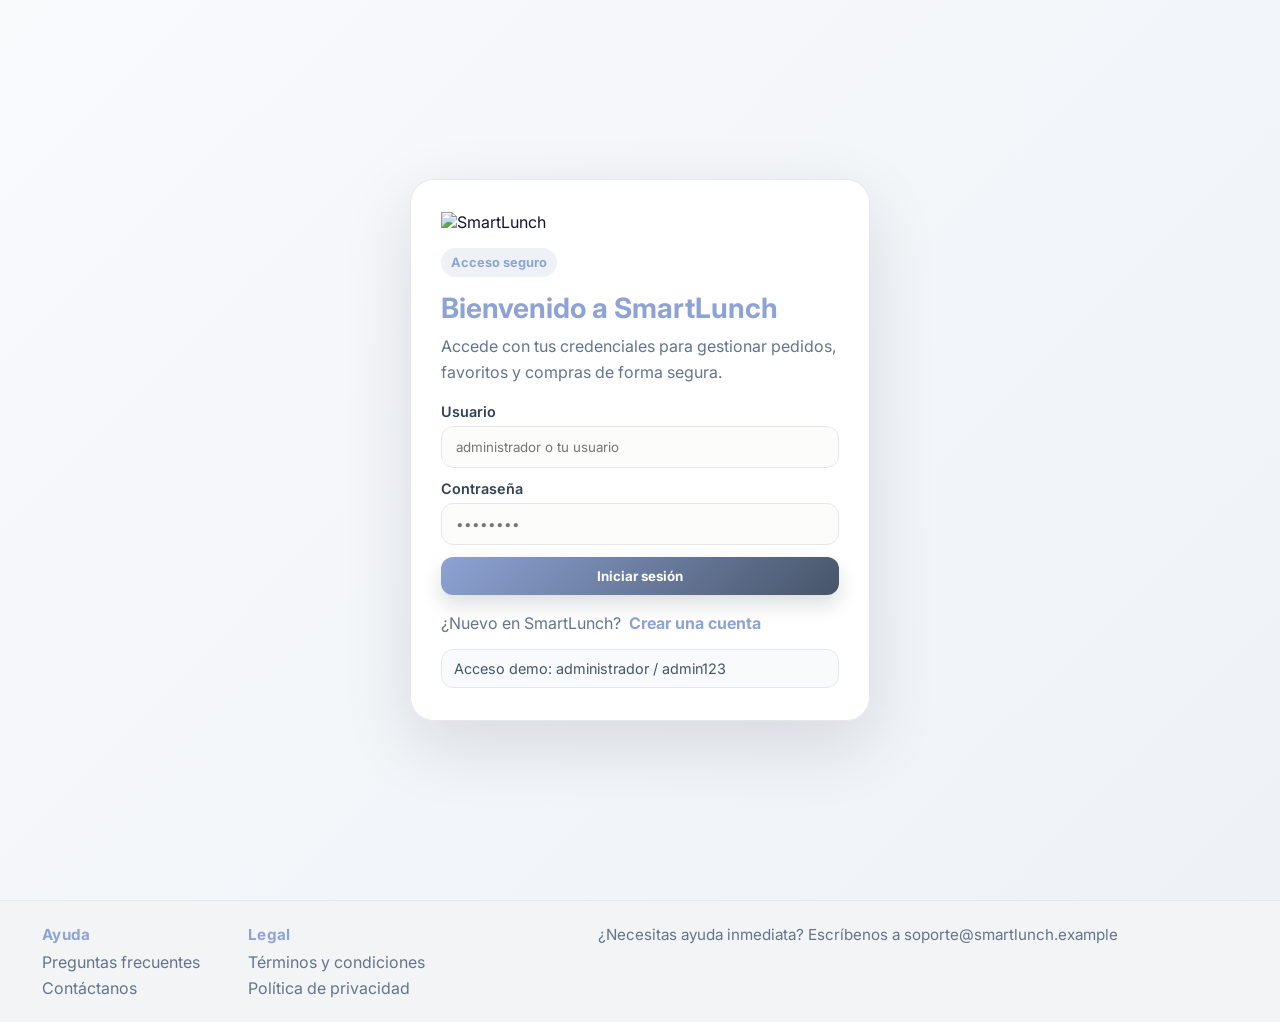
==== index.html @ b1f84daf "initial commit" ====
<!DOCTYPE html>
<html lang="es">
<head>
  <style>
    html.theme-dark { background: #020617; color: #f8fafc; }
    html.theme-dark body { background: #020617; color: #f8fafc; }
    html.theme-dark body::before { background: radial-gradient(circle at top left,rgba(96,165,250,.14),transparent 38%); }
    html.theme-dark .product-card { background: #111827; color: #f8fafc; }
    html.theme-dark #listaPedidos li { background: #111827; color: #f8fafc; border-color: rgba(255,255,255,.08); }
    html.theme-dark #listaPedidos li small { color: #cbd5e1; }
  </style>
  <script>
    (function() {
      try {
        const saved = localStorage.getItem('smartLunchTema') || 'claro';
        const isDark = saved === 'oscuro';
        document.documentElement.classList.toggle('theme-dark', isDark);
        document.documentElement.setAttribute('data-theme', isDark ? 'dark' : 'light');
        document.documentElement.style.colorScheme = isDark ? 'dark' : 'light';
        document.documentElement.style.backgroundColor = isDark ? '#020617' : '#f3f4f6';
        document.body && (document.body.style.backgroundColor = isDark ? '#020617' : '#f3f4f6');
      } catch (error) {}
    })();
  </script>
  <meta charset="UTF-8">
  <meta name="viewport" content="width=device-width, initial-scale=1.0">
  <title>SmartLunch | Inicio</title>
  <link rel="stylesheet" href="./style.css">
  <link rel="preconnect" href="https://fonts.googleapis.com">
  <link href="https://fonts.googleapis.com/css2?family=Inter:wght@400;500;600;700;800&display=swap" rel="stylesheet">
</head>
<body>
  <div class="container">
    <aside class="sidebar">
      <div class="logo"><img src="./img/SmartLunch.png" class="logo-sidebar" alt="SmartLunch"> <span>SmartLunch</span></div>
      <ul>
        <li class="active"><a href="./index.html" data-module="inicio"></a></li>
        <li><a href="./favoritos.html" data-module="favoritos"></a></li>
        <li><a href="./historial.html" data-module="historial"></a></li>
        <li><a href="./configuracion.html" data-module="configuracion"></a></li>
        <li><a href="./intranet.html" data-module="intranet"></a></li>
        <li><a href="#" data-action="logout" onclick="cerrarSesion(); return false;"></a></li>
      </ul>
      <div class="sidebar-footer">
        <div class="footer-brand">
          <img class="footer-logo" alt="">
          <span data-config="siteName"></span>
        </div>
        <span class="footer-version" data-config="footerVersion"></span>
      </div>      
    </aside>

    <main class="main">
      <div class="main-content">
      <section class="hero-panel">
        <div>
          <p class="eyebrow">Pide cuando quieras</p>
          <h1>Tu pedido listo en minutos</h1>
          <p>Haz tus pedidos las 24 horas: sándwiches, bebidas, snacks, frutas y más. Elige, paga de forma segura y recibe rápido — ¡haz tu pedido ahora!</p>
        </div>
        <div class="hero-actions">
          <button id="open-cart" class="cart-button" aria-label="Abrir carrito">
            <img src="./img/CARRITO.png" alt="Carrito" class="cart-icon">
            <span class="cart-badge" id="cart-count">0</span>
          </button>
        </div>
      </section>

      <section class="filters-panel">
        <div class="filter-group">
          <label for="categoria-select">Categoría</label>
          <select id="categoria-select">
            <option value="todos">Todos</option>
            <option value="sandwich">Sándwiches</option>
            <option value="bebida">Bebidas</option>
            <option value="snack">Snacks</option>
            <option value="fruta">Frutas</option>
          </select>
        </div>
        <div class="filter-group">
          <label for="orden-select">Ordenar</label>
          <select id="orden-select">
            <option value="relevancia">Relevancia</option>
            <option value="precioAsc">Precio menor a mayor</option>
            <option value="precioDesc">Precio mayor a menor</option>
          </select>
        </div>
        <div class="filter-group range-group">
          <label>Rango de precio</label>
          <div class="price-range">
            <div class="price-range-inputs">
              <input type="number" id="precio-min" placeholder="Mínimo" min="0" step="0.50">
              <span>–</span>
              <input type="number" id="precio-max" placeholder="Máximo" min="0" step="0.50">
            </div>
          </div>
        </div>
        <div class="filter-group search-group">
          <label for="buscador">Buscar</label>
          <input type="text" id="buscador" placeholder="Buscar producto o categoría">
        </div>
      </section>

      <section class="panel">
        <div class="panel-head">
          <h2>Catálogo profesional</h2>
          <span id="productos-count">0 productos</span>
        </div>
        <div id="productos-grid" class="productos-grid"></div>
      </section>

          <footer class="global-footer">
      <div class="footer-inner">
        <div class="footer-columns">
          <div class="footer-col">
            <h4>Ayuda</h4>
            <ul>
              <li><a href="./faq.html">Preguntas frecuentes</a></li>
              <li><a href="mailto:soporte@smartlunch.example">Contáctanos</a></li>
            </ul>
          </div>
          <div class="footer-col">
            <h4>Legal</h4>
            <ul>
              <li><a href="./terminos.html">Términos y condiciones</a></li>
              <li><a href="./privacidad.html">Política de privacidad</a></li>
            </ul>
          </div>
        </div>
        <div class="footer-right">¿Necesitas ayuda inmediata? Escríbenos a <a href="mailto:soporte@smartlunch.example">soporte@smartlunch.example</a></div>
      </div>
    </footer>
    </main>

  </div>

  <script src="./variables.js"></script>
  <script src="./script.js"></script>
</body>
</html>
---- style.css ----
*:before,*:after{box-sizing:border-box}

*{margin:0;padding:0;box-sizing:border-box;font-family:'Inter','Segoe UI',Roboto,Arial,sans-serif}

:root{
  --bg:#f3f4f6;
  --surface:#ffffff;
  --surface-alt:#f8fafc;
  --border:#e5e7eb;
  --text:#111827;
  --muted:#64748b;
  --accent:#475569;
  --accent-strong:#8ea3d5;
  --accent-soft:#eef2f7;
  --shadow:0 16px 42px rgba(15,23,42,.07);
}

html{scroll-behavior:smooth;background:#f3f4f6;color:var(--text)}
html.theme-dark{background:#020617;color:#f8fafc}
html.theme-dark body{background:#020617;color:#f8fafc}
html.theme-dark body::before{background:radial-gradient(circle at top left,rgba(96,165,250,.14),transparent 38%)}
html.theme-dark .product-card{background:#111827;color:#f8fafc}
html.theme-dark #listaPedidos li{background:#111827;color:#f8fafc;border-color:rgba(255,255,255,.08)}
html.theme-dark #listaPedidos li small{color:#cbd5e1}
body{
  min-height:100vh;
  background:#f3f4f6;
  color:var(--text);
  overflow-x:hidden;
  margin:0;
  padding:0;
}
body::before{
  content:'';
  position:fixed;
  inset:0;
  pointer-events:none;
  background:radial-gradient(circle at top left,rgba(15,23,42,.06),transparent 32%);
  z-index:-1;
}
body.dark-mode{
  background:#020617;
  color:#f8fafc;
}
body.dark-mode::before{
  background:radial-gradient(circle at top left,rgba(96,165,250,.14),transparent 38%);
}
strong{font-weight:700;color:var(--text)}
html.theme-dark strong, .dark-mode strong{color:#f9fafb}
a{text-decoration:none;color:inherit}
img{max-width:100%;display:block}

.container{display:flex;min-height:100vh;background:transparent}

.sidebar{
  width:260px;
  background:linear-gradient(135deg,#0f172a 0%,#334155 100%);
  color:#fff;
  padding:28px 20px;
  position:sticky;top:0;height:100vh;
  display:flex;flex-direction:column;
  box-shadow:0 20px 50px rgba(15,23,42,.16);
  border-right:1px solid rgba(255,255,255,.1);
}
.logo{display:flex;align-items:center;justify-content:center;gap:12px;margin-bottom:30px;font-size:1.35rem;font-weight:700;letter-spacing:.01em}
.logo img{width:54px;height:54px;object-fit:contain}
.sidebar ul{list-style:none;display:flex;flex-direction:column;gap:8px;flex:1}
.sidebar li a{display:flex;align-items:center;gap:10px;padding:12px 14px;border-radius:12px;color:#f8fafc;transition:all .2s ease}
.sidebar li a:hover,.sidebar li.active a{background:rgba(255,255,255,.16);transform:translateX(2px)}
.sidebar-footer{display:flex;margin-top:auto;padding-top:16px;border-top:1px solid rgba(255,255,255,.16);justify-content:space-between;align-items:center;gap:10px;font-size:.9rem;color:#e2e8f0}

.main{flex:1;padding:28px 30px 40px;display:flex;flex-direction:column;gap:24px}
.hero-panel,.panel,.card,.pedido-card,.login-card,.modal-card,.stat-card,.inventory-item,.history-card,.info-card,.product-card{
  background:rgba(255,255,255,.94);
  border:1px solid var(--border);
  box-shadow:var(--shadow);
  backdrop-filter:blur(10px);
}
.hero-panel{
  border-radius:22px;
  padding:30px 32px;
  display:flex;
  justify-content:space-between;
  align-items:flex-start;
  gap:24px;
  background:#ffffff;
  border:1px solid #e6ecf2;
  box-shadow:0 18px 48px rgba(15,23,42,.08);
  position:relative;
}
.hero-panel::before{
  content:'';
  position:absolute;
  inset:0;
  border-radius:22px;
  pointer-events:none;
  background:linear-gradient(180deg,rgba(71,85,105,.03),transparent 60%);
}
.hero-panel > div{position:relative;z-index:1;}
.eyebrow{font-size:.78rem;font-weight:700;letter-spacing:.21em;text-transform:uppercase;color:#6b7280;margin-bottom:14px}
.hero-panel h1{font-size:2.35rem;margin-bottom:12px;color:#0f172a;line-height:1.08;max-width:540px}
.hero-panel p{color:#475569;max-width:560px;line-height:1.75}
.hero-actions{display:flex;align-items:center;gap:12px;position:relative;z-index:1}
.cart-button{position:relative;display:inline-flex;align-items:center;justify-content:center;width:54px;height:54px;padding:0;border:none;background:transparent;cursor:pointer;transition:all .2s ease;box-shadow:0 4px 18px rgba(15,23,42,.08);border-radius:16px}
.cart-button:hover{transform:translateY(-1px);box-shadow:0 10px 24px rgba(15,23,42,.12)}
.cart-icon{width:28px;height:28px;object-fit:contain}
.cart-badge{position:absolute;top:-8px;left:-8px;display:inline-flex;align-items:center;justify-content:center;width:22px;height:22px;background:#0f172a;color:#fff;border-radius:999px;font-size:.75rem;font-weight:700;box-shadow:0 10px 22px rgba(15,23,42,.18)}

.filters-panel{display:grid;grid-template-columns:repeat(4,minmax(0,1fr));gap:18px;align-items:end;padding:20px 2px}
.filter-group{display:flex;flex-direction:column;gap:8px}
.filter-group label{font-size:.85rem;font-weight:700;color:#475569;}
.filter-group select,
.filter-group input{width:100%;border:1px solid #d1d5db;padding:14px 16px;border-radius:14px;background:#fff;color:#0f172a;outline:none;transition:border-color .2s,box-shadow .2s}
.filter-group select:focus,
.filter-group input:focus{border-color:#2563eb;box-shadow:0 0 0 4px rgba(37,99,235,.12)}
.range-group .price-range{display:flex;flex-direction:column;gap:12px}
.price-slider-bar{position:relative;height:10px;background:#e5e7ef;border-radius:999px;overflow:hidden}
.price-slider-track{position:absolute;inset:0;background:#f3f4f8}
.price-slider-progress{position:absolute;top:0;bottom:0;left:0;width:0;background:linear-gradient(90deg,#2563eb,#93c5fd);border-radius:999px;transition:all .2s ease}
.price-range-inputs{display:grid;grid-template-columns:1fr auto 1fr;gap:10px;align-items:center}
.range-group .price-range span{color:#94a3b8;display:flex;justify-content:center}
.range-group .price-range input{min-width:0}
.search-group{grid-column:span 2}

.panel{border-radius:24px;padding:28px}
.panel-head{display:flex;justify-content:space-between;align-items:center;margin-bottom:22px;gap:12px}
.panel-head h2{font-size:1.15rem;color:#0f172a}
.panel-head span{color:#64748b;font-size:.95rem}
.productos-grid{display:grid;grid-template-columns:repeat(auto-fit,minmax(250px,1fr));gap:22px;align-items:start;justify-items:start}
.product-card{display:flex;flex-direction:column;gap:16px;padding:22px;border-radius:22px;position:relative;overflow:hidden;height:100%;min-height:260px;max-width:100%;background:#fff;color:#111827;border:1px solid #e6ecf2}
.product-card::before{content:'';position:absolute;inset:0;background:linear-gradient(180deg,rgba(255,255,255,.46),transparent);pointer-events:none}
.product-card img{width:100%;height:200px;object-fit:cover;border-radius:16px;background:#f8fafc}
.meta{display:flex;justify-content:space-between;align-items:flex-start;gap:12px}
.meta h3{font-size:1.02rem;color:#0f172a;margin:0}
.price{font-weight:700;color:#1d4ed8}
.stock{font-size:.9rem;color:#64748b}
.product-card .btn-primary{width:100%;margin-top:auto}
.estrella{position:absolute;top:18px;right:18px;background:rgba(255,255,255,.88);color:#64748b;border:1px solid #e5e7eb;border-radius:999px;width:34px;height:34px;display:grid;place-items:center;font-size:1rem;cursor:pointer;transition:all .2s ease}
.estrella.active{background:#1d4ed8;color:#fff;border-color:#1d4ed8}
.estrella:hover{transform:scale(1.05)}

.panel-cart{padding:28px 28px 32px}
.cart-list{display:grid;gap:16px}
.cart-item{border:1px solid #e6ecf2;border-radius:18px;padding:22px;background:#fff;display:grid;grid-template-columns:1fr auto;gap:18px;align-items:center}
.cart-item-main{display:flex;flex-direction:column;gap:10px}
.cart-item-main h3{font-size:1rem;color:#0f172a;margin:0}
.cart-item-meta{display:flex;justify-content:space-between;align-items:center;gap:12px;font-size:.95rem;color:#475569}
.cart-item-controls{display:flex;align-items:center;gap:10px}
.cart-item-controls button{min-width:40px;padding:10px;border-radius:12px}
.btn-link{background:none;border:none;color:#2563eb;font-weight:700;cursor:pointer;padding:0}
.btn-link:hover{text-decoration:underline}
.checkout-summary{margin-top:24px;padding:24px;border-radius:18px;background:#f8fafc;border:0px solid #e2e8f0;display:flex;justify-content:space-between;align-items:center;gap:20px}
.checkout-summary strong{font-size:1.4rem;color:#0f172a}
.secondary-link{display:inline-flex;align-items:center;gap:8px;color:#475569;font-weight:700;text-decoration:none;border:1px solid #e2e8f0;padding:12px 18px;border-radius:999px;transition:all .2s ease}
.secondary-link:hover{background:#eff6ff;border-color:#dbeafe}
/* Carrito en modo oscuro */
html.theme-dark .popup-card .cart-item,
.dark-mode .popup-card .cart-item{
    background:linear-gradient(180deg,#1e293b,#111827);
    border:1px solid rgba(255,255,255,.08);
    color:#f8fafc;
}

html.theme-dark .popup-card .cart-item h3,
.dark-mode .popup-card .cart-item h3{
    color:#f8fafc;
}

html.theme-dark .popup-card .cart-item-meta,
.dark-mode .popup-card .cart-item-meta{
    color:#cbd5e1;
}

html.theme-dark .popup-card .checkout-summary,
.dark-mode .popup-card .checkout-summary{
    background:#111827;
    border-top:1px solid rgba(255,255,255,.08);
}

html.theme-dark .popup-card .checkout-summary strong,
.dark-mode .popup-card .checkout-summary strong{
    color:#f8fafc;
}
@media(max-width:1100px){
  .filters-panel{grid-template-columns:1fr 1fr}
  .panel{padding:24px}
}

@media(max-width:800px){
  .hero-panel{flex-direction:column;align-items:flex-start}
  .filters-panel{grid-template-columns:1fr}
  .panel-head{flex-direction:column;align-items:flex-start}
  .checkout-summary{flex-direction:column;align-items:flex-start}
}

.search-bar{display:flex;align-items:center}
.search-bar input,.form-stack input,.form-stack select,.form-group input{
  width:100%;border:1px solid #dbe7f7;padding:12px 14px;border-radius:12px;background:#fff;color:#111827;outline:none;transition:border-color .2s,box-shadow .2s
}
.search-bar input:focus,.form-stack input:focus,.form-stack select:focus,.form-group input:focus{border-color:#475569;box-shadow:0 0 0 3px rgba(71,85,105,.14)}

.categorias{display:flex;flex-wrap:wrap;gap:12px}
.categoria{border:1px solid #dbe7f7;padding:11px 16px;border-radius:999px;background:#fff;color:#334155;cursor:pointer;transition:all .2s ease;font-weight:600}
.categoria.active,.categoria:hover{background:#334155;color:#fff;border-color:#334155}

.panel{border-radius:24px;padding:24px}
.panel-head{display:flex;justify-content:space-between;align-items:center;margin-bottom:18px;gap:12px}
.panel-head h2{font-size:1.1rem;color:#0f172a}
.panel-head span{color:#64748b;font-size:.95rem}
.productos-grid{display:grid;grid-template-columns:repeat(auto-fit,minmax(220px,1fr));gap:20px;align-items:start;justify-items:start}
.product-card{display:flex;flex-direction:column;gap:12px;padding:18px;border-radius:20px;position:relative;overflow:hidden;height:100%;min-height:220px;max-width:260px;width:100%;background:#ffffff;color:#111827}
#favoritos-grid.productos-grid{display:flex;flex-wrap:wrap;justify-content:flex-start;align-items:stretch;gap:20px}
#favoritos-grid .product-card{flex:0 0 min(100%, 260px);max-width:260px;width:100%}
.product-card img{width:100%;height:180px;object-fit:cover;border-radius:14px;background:#f3f7ff}
.meta{display:flex;justify-content:space-between;align-items:center;gap:8px}
.meta:last-child{margin-top:auto}
.meta h3{font-size:1rem;color:#0f172a}
.price{font-weight:700;color:#2563eb}
.stock{font-size:.9rem;color:#64748b}
html.theme-dark .product-card, .dark-mode .product-card{background:#111827;color:#f8fafc;border-color:rgba(255,255,255,.08)}
html.theme-dark .product-card .meta h3, .dark-mode .product-card .meta h3{color:#f8fafc}
html.theme-dark .product-card .price, .dark-mode .product-card .price{color:#93c5fd}
html.theme-dark .product-card .stock, .dark-mode .product-card .stock{color:#cbd5e1}
.estrella{position:absolute;top:12px;right:12px;background:#f8fafc;color:#94a3b8;border:1px solid #e2e8f0;border-radius:999px;width:36px;height:36px;display:grid;place-items:center;box-shadow:0 6px 12px rgba(15,23,42,.08);cursor:pointer;transition:all .2s ease}
.estrella.active{background:#fef3c7;color:#d97706;border-color:#fcd34d}
.config-grid{display:grid;grid-template-columns:repeat(2,minmax(0,1fr));gap:20px}
.config-hero{display:flex;align-items:center;gap:16px;padding:20px;border-radius:20px}
.config-avatar{width:56px;height:56px;border-radius:50%;display:grid;place-items:center;background:linear-gradient(135deg,#2563eb,#1d4ed8);color:#fff;font-size:1.3rem;font-weight:700}
.config-user-info{display:flex;flex-direction:column;gap:6px}
.config-user-info h3{font-size:1.05rem;color:#0f172a}
.config-user-info p{color:#64748b;font-size:.95rem}
.config-card .form-stack{margin-top:10px}
.compact-form{gap:8px}
.history-list{list-style:none;display:grid;grid-template-columns:repeat(2,minmax(0,1fr));gap:16px}
.history-card{display:flex;flex-direction:column;gap:12px;padding:18px;border-radius:18px;background:#f8fafc;border:1px solid #e5e7eb;cursor:pointer;transition:transform .2s ease, box-shadow .2s ease}
.history-card:hover{transform:translateY(-2px);box-shadow:0 8px 18px rgba(15,23,42,.08)}
.history-top{display:flex;justify-content:space-between;align-items:center;gap:8px}
.history-status{display:inline-flex;align-items:center;gap:6px;padding:6px 10px;border-radius:999px;font-size:.8rem;font-weight:700}
.history-status.pending{background:#fef3c7;color:#b45309}
.history-status.approved{background:#dcfce7;color:#15803d}
.history-meta{display:flex;flex-direction:column;gap:6px;color:#64748b;font-size:.92rem}
.history-products{display:flex;flex-wrap:wrap;gap:8px}
.history-product-chip{display:inline-flex;align-items:center;gap:8px;padding:7px 10px;border-radius:999px;background:#fff;border:1px solid #e5e7eb;font-size:.8rem;color:#334155}
.history-product-chip img{width:22px;height:22px;border-radius:50%;object-fit:cover}
.history-details{display:flex;justify-content:space-between;align-items:center;font-size:.9rem;color:#475569}
.app-footer{display:flex;justify-content:space-between;align-items:center;margin-top:24px;padding:14px 18px;border-top:1px solid #e5e7eb;color:#64748b;font-size:.9rem}
.global-footer{border-top:1px solid var(--border);background:transparent;padding:24px 30px;color:var(--muted)}
.global-footer .footer-inner{max-width:1100px;margin:0;display:flex;justify-content:space-between;align-items:flex-start;gap:24px;padding:0 12px;width:100%}
.global-footer .footer-columns{display:flex;gap:48px;align-items:flex-start}
.global-footer .footer-col h4{font-size:0.95rem;margin:0 0 8px 0;color:var(--accent-strong);letter-spacing:.02em}
.global-footer .footer-col ul{list-style:none;padding:0;margin:0;display:flex;flex-direction:column;gap:6px}
.global-footer .footer-col a{color:var(--muted);text-decoration:none}
.global-footer .footer-col a:hover{color:var(--accent)}
.global-footer .footer-right{min-width:160px;text-align:right;color:var(--muted);font-size:0.95rem}

@media (max-width:900px){
  .global-footer .footer-inner{margin-left:0;flex-direction:column;align-items:flex-start}
  .global-footer .footer-right{text-align:left;margin-top:12px}
}

/* For pages without a left sidebar (login, landing), disable the left offset */
.global-footer.no-sidebar .footer-inner{margin-left:0}

/* Sidebar footer small logo to avoid layout shift */
.sidebar-footer .footer-logo{width:18px;height:18px;object-fit:contain}
.sidebar-footer .footer-brand{align-items:center;display:flex;gap:8px}
.intranet-footer-card{display:flex;justify-content:space-between;align-items:center;margin-top:16px;padding:14px 16px;border-radius:16px;background:#f8fafc;border:1px solid #e5e7eb}
.subtabs-row{display:flex;gap:10px;margin:12px 0 14px}
.subtab-btn{border:none;padding:9px 12px;border-radius:999px;background:#eff6ff;color:#2563eb;font-weight:700;cursor:pointer}
.subtab-btn.active{background:#2563eb;color:#fff}
.subtab-panel{display:block}
.btn-primary,.btn-secondary,.btn-full{border:none;border-radius:12px;padding:11px 14px;font-weight:700;cursor:pointer;transition:all .2s ease}
.btn-primary{background:linear-gradient(135deg,var(--accent-strong) 0%,var(--accent) 100%);color:#fff;box-shadow:0 10px 20px rgba(15,23,42,.14)}
.btn-primary:hover{transform:translateY(-1px);box-shadow:0 14px 24px rgba(15,23,42,.18)}
.btn-secondary{background:var(--surface-alt);color:var(--text);border:1px solid var(--border)}
.btn-secondary:hover{background:#eef2f7}
.btn-full{width:100%}

.pedido{width:320px;padding:24px 20px;background:#fcfdff;border-left:1px solid #e5e7eb;backdrop-filter:blur(12px)}
.pedido-card{padding:20px;border-radius:24px;display:flex;flex-direction:column;gap:16px}
.pedido-card h2{font-size:1.1rem;color:#0f172a}
#listaPedidos{list-style:none;display:flex;flex-direction:column;gap:10px;padding:0;margin:0}
#listaPedidos li{padding:12px;border-radius:12px;background:#f8fafc;color:#334155;display:flex;justify-content:space-between;align-items:center;gap:8px}
.btn-row{display:flex;gap:8px;flex-wrap:wrap}
.pedido-total{display:flex;justify-content:space-between;font-weight:700;color:#0f172a;padding-top:4px}
.info-card{background:#f8fafc;padding:16px;border-radius:16px;border:1px solid #e5e7eb}
.info-card h3{font-size:1rem;margin-bottom:10px;color:#0f172a}
.paso{display:flex;align-items:center;gap:10px;margin-bottom:10px;color:#475569}
.paso img{width:36px;height:36px;object-fit:contain}

.timeline{list-style:none;display:flex;flex-direction:column;gap:10px;padding:0;margin:0}
.timeline li,.inventory-item{padding:14px;border-radius:14px;background:#f8fafc;border:1px solid #e5e7eb}
.empty-state{padding:20px;border-radius:14px;background:#f8fafc;color:#64748b;text-align:center}

.grid-2{display:grid;grid-template-columns:repeat(2,minmax(0,1fr));gap:20px}
.stats-grid{display:grid;grid-template-columns:repeat(3,minmax(0,1fr));gap:16px;margin-bottom:20px}
.stat-card{padding:16px 18px;border-radius:18px}
.stat-card h3{font-size:.95rem;color:#64748b;margin-bottom:8px}
.stat-card p{font-size:1.5rem;font-weight:700;color:#2563eb}
.inventory-list{display:flex;flex-direction:column;gap:10px}
.inventory-item{display:flex;justify-content:space-between;align-items:center;gap:10px}
.pill{display:inline-block;background:#eff6ff;color:#2563eb;padding:5px 9px;border-radius:999px;font-size:.8rem;font-weight:600}

.login-container{min-height:100vh;display:grid;place-items:center;padding:20px;background:linear-gradient(135deg,#f8fafc 0%,#eef2f7 100%)}
.login-card{width:min(460px,100%);padding:32px 30px;border-radius:24px;text-align:left;background:rgba(255,255,255,.96);border:1px solid var(--border);box-shadow:0 24px 70px rgba(15,23,42,.12)}
.login-logo{width:110px;max-width:100%;height:auto;display:block;margin:0 0 16px;object-fit:contain}
.login-badge{display:inline-flex;align-items:center;gap:8px;padding:7px 10px;border-radius:999px;background:var(--accent-soft);color:var(--accent-strong);font-size:.8rem;font-weight:700;margin-bottom:14px}
.login-card h2{font-size:1.75rem;color:var(--accent-strong);margin-bottom:8px;line-height:1.25}
.login-subtitle{color:var(--muted);margin-bottom:18px;line-height:1.6}
.form-group{margin-bottom:12px;text-align:left}
.form-group label{display:block;font-size:.9rem;font-weight:600;color:#334155;margin-bottom:6px}
.form-group input{border:1px solid var(--border);background:#fcfcfb}
.helper-box{margin-top:16px;padding:10px 12px;border-radius:12px;background:var(--surface-alt);color:#475569;font-size:.9rem;border:1px solid var(--border)}
.login-footer{margin-top:18px;display:flex;justify-content:flex-start;gap:8px;color:var(--muted);flex-wrap:wrap}
.login-footer a{color:var(--accent-strong);font-weight:700}

.modal-overlay{position:fixed;inset:0;background:rgba(15,23,42,.48);display:grid;place-items:center;padding:20px;z-index:50}
.modal-card{width:min(480px,100%);padding:22px;border-radius:24px;background:var(--surface);border:1px solid var(--border)}
.modal-card h3{margin-bottom:8px;color:#0f172a}
.modal-card p{color:#64748b;margin-bottom:12px}
.form-stack{display:flex;flex-direction:column;gap:10px}
.receipt{background:#f8fafc;border:1px solid #e5e7eb;border-radius:14px;padding:14px;display:flex;flex-direction:column;gap:8px}

html.theme-dark .hero-panel, .dark-mode .hero-panel,
html.theme-dark .panel, .dark-mode .panel,
html.theme-dark .card, .dark-mode .card,
html.theme-dark .pedido-card, .dark-mode .pedido-card,
html.theme-dark .login-card, .dark-mode .login-card,
html.theme-dark .modal-card, .dark-mode .modal-card,
html.theme-dark .stat-card, .dark-mode .stat-card,
html.theme-dark .inventory-item, .dark-mode .inventory-item,
html.theme-dark .timeline li, .dark-mode .timeline li,
html.theme-dark .empty-state, .dark-mode .empty-state,
html.theme-dark .info-card, .dark-mode .info-card,
html.theme-dark .product-card, .dark-mode .product-card,
html.theme-dark .order-item, .dark-mode .order-item,
html.theme-dark .history-card, .dark-mode .history-card,
html.theme-dark .intranet-footer-card, .dark-mode .intranet-footer-card{background:#111827;color:#e5eefc;border-color:rgba(255,255,255,.08)}
html.theme-dark .panel-head h2, .dark-mode .panel-head h2,
html.theme-dark .meta h3, .dark-mode .meta h3,
html.theme-dark .pedido-card h2, .dark-mode .pedido-card h2,
html.theme-dark .login-card h2, .dark-mode .login-card h2,
html.theme-dark .modal-card h3, .dark-mode .modal-card h3,
html.theme-dark .section-header h3, .dark-mode .section-header h3,
html.theme-dark .order-item strong, .dark-mode .order-item strong,
html.theme-dark .config-user-info h3, .dark-mode .config-user-info h3,
html.theme-dark .product-card h3, .dark-mode .product-card h3{color:#f8fbff}
html.theme-dark .hero-panel{background:linear-gradient(135deg,#111827 0%,#1f2937 100%)}
html.theme-dark .hero-panel h1, .dark-mode .hero-panel h1,
html.theme-dark .panel-head h2, .dark-mode .panel-head h2,
html.theme-dark .meta h3, .dark-mode .meta h3,
html.theme-dark .pedido-card h2, .dark-mode .pedido-card h2,
html.theme-dark .login-card h2, .dark-mode .login-card h2,
html.theme-dark .modal-card h3, .dark-mode .modal-card h3,
html.theme-dark .section-header h3, .dark-mode .section-header h3,
html.theme-dark .order-item strong, .dark-mode .order-item strong,
html.theme-dark .config-user-info h3, .dark-mode .config-user-info h3,
html.theme-dark .product-card h3, .dark-mode .product-card h3{color:#f8fbff}
html.theme-dark .hero-panel p, .dark-mode .hero-panel p,
html.theme-dark .panel-head span, .dark-mode .panel-head span,
html.theme-dark .stock, .dark-mode .stock,
html.theme-dark .login-subtitle, .dark-mode .login-subtitle,
html.theme-dark .login-footer, .dark-mode .login-footer,
html.theme-dark .helper-box, .dark-mode .helper-box,
html.theme-dark .info-card, .dark-mode .info-card,
html.theme-dark .receipt, .dark-mode .receipt,
html.theme-dark .muted-text, .dark-mode .muted-text,
html.theme-dark .order-item small, .dark-mode .order-item small,
html.theme-dark .config-user-info p, .dark-mode .config-user-info p,
html.theme-dark .history-meta, .dark-mode .history-meta,
html.theme-dark .history-details, .dark-mode .history-details{color:#cbd5e1}
html.theme-dark .search-bar input, .dark-mode .search-bar input,
html.theme-dark .form-stack input, .dark-mode .form-stack input,
html.theme-dark .form-stack select, .dark-mode .form-stack select,
html.theme-dark .form-group input, .dark-mode .form-group input,
html.theme-dark .payment-option, .dark-mode .payment-option,
html.theme-dark .payment-summary, .dark-mode .payment-summary,
html.theme-dark .popup-card, .dark-mode .popup-card,
html.theme-dark .receipt, .dark-mode .receipt,
html.theme-dark .helper-box, .dark-mode .helper-box,
html.theme-dark .history-product-chip, .dark-mode .history-product-chip{background:#0f172a;color:#f8fbff;border-color:#334155}
html.theme-dark .categoria, .dark-mode .categoria,
html.theme-dark .btn-secondary, .dark-mode .btn-secondary{background:#1f2937;color:#e5eefc}
html.theme-dark .btn-secondary:hover, .dark-mode .btn-secondary:hover{background:#334155}
html.theme-dark .sidebar, .dark-mode .sidebar{background:linear-gradient(180deg,#020617 0%,#111827 100%)}
html.theme-dark .pill, .dark-mode .pill{background:#1f2937;color:#93c5fd}
html.theme-dark .pill-muted, .dark-mode .pill-muted{background:#1f2937;color:#cbd5e1}
html.theme-dark .estrella, .dark-mode .estrella{background:#1f2937;color:#94a3b8;border-color:#334155}
html.theme-dark .estrella.active, .dark-mode .estrella.active{background:#3f2e00;color:#fbbf24;border-color:#f59e0b}
html.theme-dark .history-product-chip, .dark-mode .history-product-chip{background:#1f2937;border-color:#334155;color:#e2e8f0}
html.theme-dark .sidebar li a:hover, .dark-mode .sidebar li a:hover,
html.theme-dark .sidebar li.active a, .dark-mode .sidebar li.active a{background:rgba(255,255,255,.12)}
html.theme-dark .popup-card h3, .dark-mode .popup-card h3,
html.theme-dark .payment-summary strong, .dark-mode .payment-summary strong{color:#f8fbff}

.tabs-row{display:flex;flex-wrap:wrap;gap:10px;margin:16px 0 18px}
.tab-btn{border:none;padding:10px 14px;border-radius:999px;background:#eef4ff;color:#2563eb;font-weight:700;cursor:pointer}
.tab-btn.active{background:#2563eb;color:#fff}
.tab-panel{display:block}
.section-header{display:flex;justify-content:space-between;align-items:center;gap:10px;margin-bottom:12px}
.section-header h3{font-size:1rem;color:#0f172a}
.muted-text{color:#64748b;font-size:.95rem;margin-bottom:12px;line-height:1.5}
.order-dashboard{display:grid;grid-template-columns:repeat(2,minmax(0,1fr));gap:16px}
.order-list{list-style:none;display:flex;flex-direction:column;gap:12px}
.order-item{display:flex;justify-content:space-between;align-items:flex-start;gap:12px;padding:14px 15px;border-radius:16px;background:#f8fafc;border:1px solid #e5e7eb}
.order-item-main{display:flex;flex-direction:column;gap:6px;flex:1}
.order-item strong{color:#11253f}
.order-item small,.order-item .muted-text{color:#64748b}
.order-item .pill{background:#dbeafe;color:#1d4ed8}
.pill-muted{display:inline-block;background:#f1f5f9;color:#475569;padding:5px 9px;border-radius:999px;font-size:.8rem;font-weight:600}
.stock-control{display:flex;align-items:center;gap:8px}
.stock-control input{width:80px;padding:8px 10px;border:1px solid #dbe7f7;border-radius:10px}
.stock-control input:focus{outline:none;border-color:#2563eb;box-shadow:0 0 0 2px rgba(37,99,235,.15)}

@media(max-width:1100px){
  .container{flex-direction:column}
  .sidebar{width:100%;height:auto;position:relative}
  .pedido{width:100%}
  .hero-panel{flex-direction:column;align-items:flex-start}
  .grid-2,.stats-grid,.order-dashboard,.config-grid,.history-list{grid-template-columns:1fr}
}

@media(max-width:700px){
  .main{padding:20px}
  .productos-grid{grid-template-columns:1fr}
  .product-card img{height:170px}
  .inventory-item,.order-item,.config-hero{flex-direction:column;align-items:flex-start}
  .panel-head{flex-direction:column;align-items:flex-start}
  .app-footer{flex-direction:column;align-items:flex-start;gap:8px}
  .payment-methods{grid-template-columns:1fr}
}

.popup-dialog{position:fixed;inset:0;background:rgba(2,6,23,.62);display:grid;place-items:center;padding:20px;z-index:60}
.popup-card{width:min(820px,100%);max-height:90vh;padding:20px;border-radius:18px;background:#fff;box-shadow:0 30px 80px rgba(2,6,23,.48);border:1px solid #e5e7eb;display:flex;flex-direction:column;gap:12px;overflow:auto;-webkit-overflow-scrolling:touch}
.popup-card h3{color:#0f172a;margin:0}
.payment-methods{display:grid;grid-template-columns:repeat(3,minmax(0,1fr));gap:10px}
.payment-option{border:1px solid #dbe7f7;background:#fff;color:#334155;padding:12px 10px;border-radius:12px;cursor:pointer;display:flex;flex-direction:column;align-items:center;gap:6px;font-weight:600;transition:all .2s ease}
.payment-option.selected{border-color:#2563eb;box-shadow:0 0 0 3px rgba(37,99,235,.15);background:#eff6ff}
.payment-icon{font-size:1.2rem}
.payment-summary{display:flex;justify-content:space-between;align-items:center;padding:12px 14px;border-radius:12px;background:#eff6ff;color:#0f172a;font-size:1rem}
.payment-processing-panel{display:flex;flex-direction:column;gap:14px}
.payment-processing{display:flex;flex-direction:column;gap:12px}
.payment-visual{display:flex;flex-direction:column;align-items:center;gap:12px;padding:16px;border-radius:16px;background:linear-gradient(135deg,#f8fafc,#eef4ff);border:1px solid #e5e7eb}
.payment-visual-caption{font-size:.95rem;color:#475569;font-weight:600;text-align:center}
.payment-amount-pill{display:inline-flex;align-items:center;justify-content:center;padding:8px 12px;border-radius:999px;background:#fff;border:1px solid #dbe7f7;color:#0f172a;font-weight:700}
.qr-simulator{display:grid;grid-template-columns:repeat(7,12px);gap:6px;padding:14px;border-radius:16px;background:#fff;border:1px solid #dbe7f7}
.qr-simulator span{width:12px;height:12px;border-radius:3px;background:#0f172a}
.qr-simulator .qr-block{background:#2563eb}
.payment-app-phone{width:min(260px,100%);border-radius:18px;background:linear-gradient(135deg,#111827,#334155);color:#fff;padding:14px;box-shadow:0 18px 40px rgba(15,23,42,.18)}
.payment-app-top{font-weight:800;letter-spacing:.08em;text-transform:uppercase;font-size:.8rem;color:#cbd5e1;margin-bottom:12px}
.payment-app-body{display:flex;flex-direction:column;gap:8px;padding:12px;border-radius:12px;background:rgba(255,255,255,.12)}
.payment-app-amount{font-size:1.2rem;font-weight:800}
.payment-app-user{font-size:.9rem;color:#e2e8f0}
.payment-card-sim{width:min(280px,100%);padding:18px;border-radius:18px;background:linear-gradient(135deg,#1e293b,#0f172a);color:#fff;box-shadow:0 18px 38px rgba(15,23,42,.18)}
.payment-card-chip{width:44px;height:32px;border-radius:8px;background:#fbbf24;margin-bottom:18px}
.payment-card-line{height:10px;border-radius:999px;background:rgba(255,255,255,.75);margin-bottom:10px}
.payment-card-line.short{width:60%;background:rgba(255,255,255,.45)}
.payment-processing-status{display:flex;align-items:center;justify-content:center;gap:10px;color:#475569;font-weight:600}
.payment-processing-spinner{width:16px;height:16px;border:2px solid rgba(37,99,235,.2);border-top-color:#2563eb;border-radius:999px;animation:spin .8s linear infinite}
@keyframes spin{to{transform:rotate(360deg)}}
.dark-mode .popup-card{background:#0b1220;border-color:rgba(255,255,255,.06);color:#e5eefc}
.dark-mode .popup-card h3{color:#f8fbff}
.dark-mode .payment-option{background:#071026;color:#e5eefc;border-color:#1f2a3a}
.dark-mode .payment-option.selected{background:#0e1a2a;border-color:#60a5fa}
html.theme-dark .payment-visual, .dark-mode .payment-visual{background:#0f172a;border-color:#334155}
html.theme-dark .payment-visual-caption, .dark-mode .payment-visual-caption{color:#cbd5e1}
html.theme-dark .payment-amount-pill, .dark-mode .payment-amount-pill{background:#111827;color:#f8fbff;border-color:#334155}
html.theme-dark .payment-processing-status, .dark-mode .payment-processing-status{color:#cbd5e1}
html.theme-dark .cart-icon, .dark-mode .cart-icon{filter:brightness(0) invert(1)}

/* Cart modal scrolling */
.popup-card .cart-list{overflow:auto;max-height:48vh;padding-right:6px;display:grid;gap:12px}
.popup-card .modal-header{display:flex;justify-content:space-between;align-items:center;gap:12px}
.popup-card .modal-close{background:transparent;border:none;font-size:22px;line-height:1;cursor:pointer;color:#64748b}

/* Reduce overlay on product cards so images pop more */
.product-card::before{content:'';position:absolute;inset:0;background:linear-gradient(180deg,rgba(255,255,255,.12),transparent);pointer-events:none}
.product-card img{width:100%;height:200px;object-fit:cover;border-radius:16px;background:#f8fafc;opacity:1;filter:contrast(1.03) saturate(1.06)}

/* ensure favorite star sits above the image and overlay */
.product-card{position:relative}
.product-card::before{z-index:0}
.product-card img{position:relative;z-index:1}
.estrella{z-index:22}

/* Improved cart item layout inside modal */
.popup-card .cart-item{display:flex;align-items:center;justify-content:space-between;gap:12px;padding:12px;border-radius:12px;background:linear-gradient(180deg,#ffffff,#fbfdff);border:1px solid #eef3fb}
.popup-card .cart-item .cart-item-main{display:flex;gap:12px;align-items:center}
.popup-card .cart-item img{width:48px;height:48px;object-fit:cover;border-radius:8px}
.popup-card .cart-item .cart-item-controls{display:flex;align-items:center;gap:8px}
.popup-card .cart-item .cart-item-controls button{min-width:36px;padding:8px;border-radius:8px}
.popup-card .cart-item-meta{min-width:110px;text-align:right;display:flex;flex-direction:column;align-items:flex-end;gap:6px}
.popup-card .cart-item .btn-remove{background:linear-gradient(135deg,var(--accent-strong) 0%,var(--accent) 100%);border:none;color:#fff;font-weight:700;padding:6px 8px;border-radius:8px;cursor:pointer;font-size:14px;display:inline-flex;align-items:center;justify-content:center;min-width:36px}
.popup-card .cart-item .btn-remove:hover{transform:translateY(-1px);box-shadow:0 8px 18px rgba(15,23,42,.12)}

/* Make checkout summary stick to bottom on tall modals */
.popup-card .checkout-summary{margin-top:12px;padding-top:12px;border-top:1px solid #eef3fb;display:flex;align-items:center;justify-content:space-between;gap:12px}
.popup-card .checkout-summary .summary-left{display:flex;flex-direction:column;gap:6px}
.popup-card .checkout-summary .summary-right{display:flex;align-items:center;gap:12px;flex:0 0 auto}
.popup-card .checkout-summary strong{font-size:1.05rem;color:#0f172a;white-space:nowrap;min-width:64px;text-align:right}
#modal-checkout-button{padding:10px 14px;font-size:0.95rem}

/* Card field inputs inside modal match form styling */
.popup-card .card-fields input{
  width:100%;
  border:1px solid #d1d5db;
  padding:12px 14px;
  border-radius:12px;
  background:#fff;
  color:#0f172a;
  outline:none;
  transition:border-color .15s, box-shadow .15s;
}
.popup-card .card-fields input:focus{border-color:#2563eb;box-shadow:0 0 0 6px rgba(37,99,235,.08)}
.popup-card .card-fields input::placeholder{color:#94a3b8}
.dark-mode .payment-summary{background:#172033;color:#f8fbff}
.dark-mode .sidebar-footer,.dark-mode .main,.dark-mode .pedido{background:transparent}
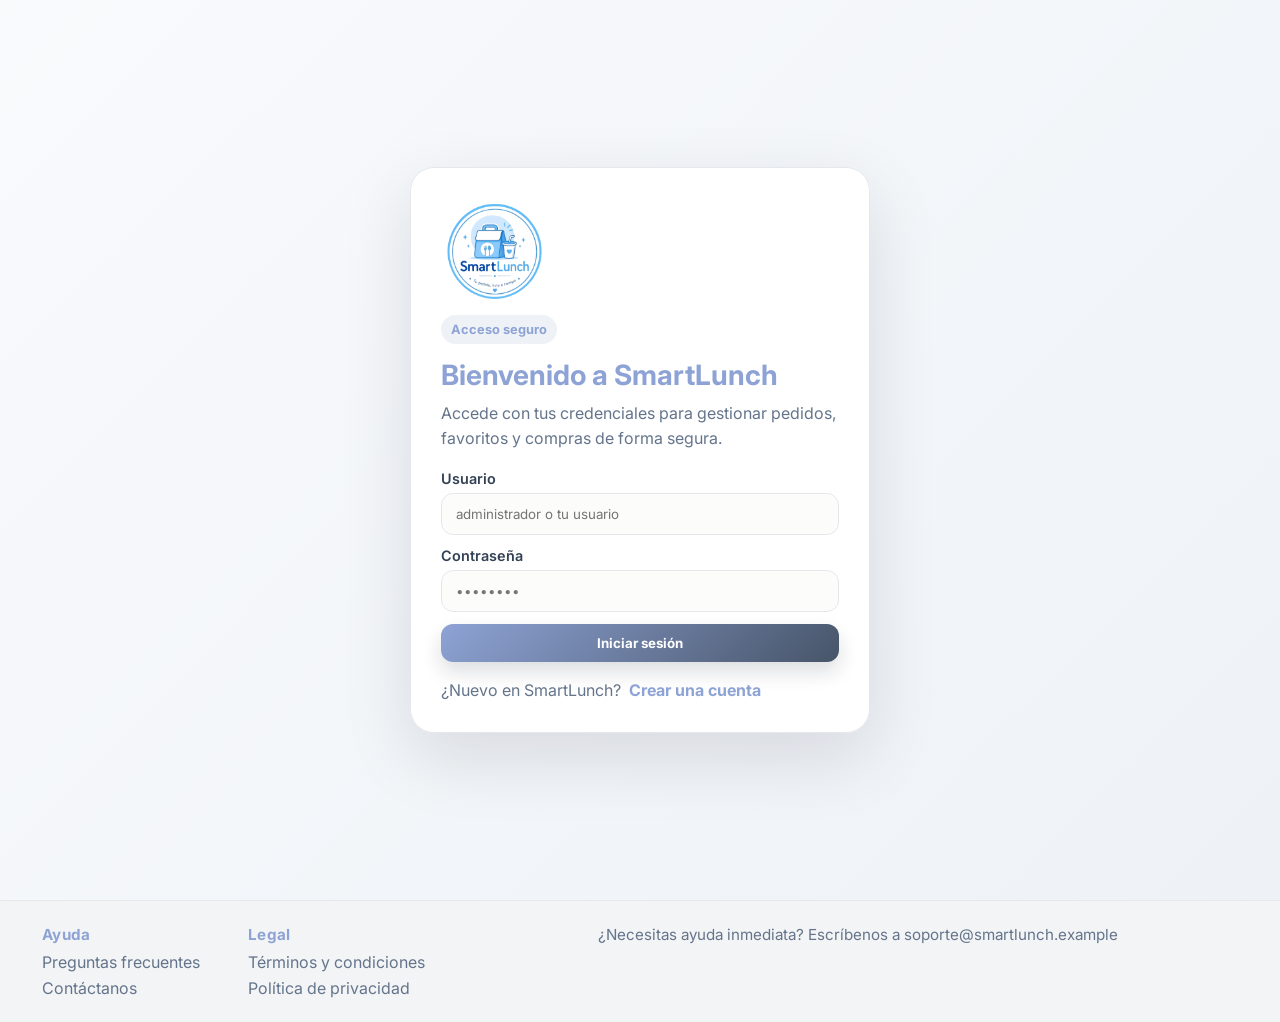
==== commit ff06dfa8: "Manejo premium, qr e impresion" ====
--- a/index.html
+++ b/index.html
@@ -37,6 +37,7 @@
         <li class="active"><a href="./index.html" data-module="inicio"></a></li>
         <li><a href="./favoritos.html" data-module="favoritos"></a></li>
         <li><a href="./historial.html" data-module="historial"></a></li>
+        <li><a href="./premium.html" data-module="premium"></a></li>
         <li><a href="./configuracion.html" data-module="configuracion"></a></li>
         <li><a href="./intranet.html" data-module="intranet"></a></li>
         <li><a href="#" data-action="logout" onclick="cerrarSesion(); return false;"></a></li>
--- a/style.css
+++ b/style.css
@@ -229,6 +229,16 @@
 .config-user-info{display:flex;flex-direction:column;gap:6px}
 .config-user-info h3{font-size:1.05rem;color:#0f172a}
 .config-user-info p{color:#64748b;font-size:.95rem}
+.premium-badge{display:inline-flex;align-items:center;gap:6px;padding:4px 10px;border-radius:999px;background:linear-gradient(135deg,#fbbf24,#f59e0b);color:#78350f;font-size:.78rem;font-weight:700;width:fit-content}
+.premium-note{margin:4px 0 0;font-size:.82rem;color:#059669;font-weight:600}
+.premium-layout{display:grid;grid-template-columns:1.1fr .9fr;gap:20px}
+.premium-plan-card{display:flex;flex-direction:column;gap:14px;padding:24px;border:1px solid rgba(245,158,11,.18);background:linear-gradient(180deg,rgba(255,251,235,.85),#fff)}
+.premium-plan-card.premium-plan-active{border-color:rgba(245,158,11,.45);box-shadow:0 18px 40px rgba(245,158,11,.12)}
+.premium-price{font-size:2rem;font-weight:800;color:#0f172a;line-height:1}
+.premium-price-period{font-size:1rem;font-weight:600;color:#64748b}
+.premium-benefits-inline,.premium-benefits-list{display:flex;flex-direction:column;gap:10px;padding-left:18px;color:#475569}
+.premium-benefits-card h3{margin-bottom:12px}
+.payment-summary{display:flex;flex-direction:column;gap:4px}
 .config-card .form-stack{margin-top:10px}
 .compact-form{gap:8px}
 .history-list{list-style:none;display:grid;grid-template-columns:repeat(2,minmax(0,1fr));gap:16px}
@@ -239,6 +249,7 @@
 .history-status.pending{background:#fef3c7;color:#b45309}
 .history-status.approved{background:#dcfce7;color:#15803d}
 .history-meta{display:flex;flex-direction:column;gap:6px;color:#64748b;font-size:.92rem}
+.history-premium{margin-top:-2px}
 .history-products{display:flex;flex-wrap:wrap;gap:8px}
 .history-product-chip{display:inline-flex;align-items:center;gap:8px;padding:7px 10px;border-radius:999px;background:#fff;border:1px solid #e5e7eb;font-size:.8rem;color:#334155}
 .history-product-chip img{width:22px;height:22px;border-radius:50%;object-fit:cover}
@@ -417,7 +428,8 @@
   .sidebar{width:100%;height:auto;position:relative}
   .pedido{width:100%}
   .hero-panel{flex-direction:column;align-items:flex-start}
-  .grid-2,.stats-grid,.order-dashboard,.config-grid,.history-list{grid-template-columns:1fr}
+  .grid-2,.stats-grid,.order-dashboard,.config-grid,.history-list,.premium-layout{grid-template-columns:1fr}
+  .payment-qr-preview-inner{flex-direction:column;text-align:center}
 }
 
 @media(max-width:700px){
@@ -443,9 +455,15 @@
 .payment-visual{display:flex;flex-direction:column;align-items:center;gap:12px;padding:16px;border-radius:16px;background:linear-gradient(135deg,#f8fafc,#eef4ff);border:1px solid #e5e7eb}
 .payment-visual-caption{font-size:.95rem;color:#475569;font-weight:600;text-align:center}
 .payment-amount-pill{display:inline-flex;align-items:center;justify-content:center;padding:8px 12px;border-radius:999px;background:#fff;border:1px solid #dbe7f7;color:#0f172a;font-weight:700}
-.qr-simulator{display:grid;grid-template-columns:repeat(7,12px);gap:6px;padding:14px;border-radius:16px;background:#fff;border:1px solid #dbe7f7}
-.qr-simulator span{width:12px;height:12px;border-radius:3px;background:#0f172a}
-.qr-simulator .qr-block{background:#2563eb}
+.qr-code-wrap{position:relative;display:inline-flex;padding:10px;border-radius:14px;background:#fff;border:1px solid #dbe7f7;box-shadow:0 10px 24px rgba(15,23,42,.08)}
+.qr-code-wrap--scan::after{content:'';position:absolute;left:12%;right:12%;height:2px;background:linear-gradient(90deg,transparent,#2563eb,transparent);box-shadow:0 0 10px rgba(37,99,235,.45);animation:qr-scan 2.2s ease-in-out infinite;pointer-events:none}
+.qr-code-svg{display:block}
+.payment-qr-preview{display:none;justify-content:center;margin-top:12px}
+.payment-qr-preview-inner{display:flex;align-items:center;gap:16px;width:100%;padding:14px;border-radius:16px;background:linear-gradient(135deg,#f8fafc,#eef4ff);border:1px solid #dbe7f7}
+.payment-qr-copy{display:flex;flex-direction:column;gap:4px}
+.payment-qr-title{font-size:.95rem;font-weight:700;color:#0f172a}
+.payment-qr-amount{font-size:1.35rem;font-weight:800;color:#111827}
+@keyframes qr-scan{0%,100%{top:18%;opacity:.35}50%{top:82%;opacity:1}}
 .payment-app-phone{width:min(260px,100%);border-radius:18px;background:linear-gradient(135deg,#111827,#334155);color:#fff;padding:14px;box-shadow:0 18px 40px rgba(15,23,42,.18)}
 .payment-app-top{font-weight:800;letter-spacing:.08em;text-transform:uppercase;font-size:.8rem;color:#cbd5e1;margin-bottom:12px}
 .payment-app-body{display:flex;flex-direction:column;gap:8px;padding:12px;border-radius:12px;background:rgba(255,255,255,.12)}
@@ -464,6 +482,10 @@
 .dark-mode .payment-option.selected{background:#0e1a2a;border-color:#60a5fa}
 html.theme-dark .payment-visual, .dark-mode .payment-visual{background:#0f172a;border-color:#334155}
 html.theme-dark .payment-visual-caption, .dark-mode .payment-visual-caption{color:#cbd5e1}
+html.theme-dark .qr-code-wrap, .dark-mode .qr-code-wrap{background:#fff;border-color:#dbe7f7}
+html.theme-dark .payment-qr-preview-inner, .dark-mode .payment-qr-preview-inner{background:#0f172a;border-color:#334155}
+html.theme-dark .payment-qr-title, .dark-mode .payment-qr-title{color:#f8fafc}
+html.theme-dark .payment-qr-amount, .dark-mode .payment-qr-amount{color:#fff}
 html.theme-dark .payment-amount-pill, .dark-mode .payment-amount-pill{background:#111827;color:#f8fbff;border-color:#334155}
 html.theme-dark .payment-processing-status, .dark-mode .payment-processing-status{color:#cbd5e1}
 html.theme-dark .cart-icon, .dark-mode .cart-icon{filter:brightness(0) invert(1)}
@@ -514,4 +536,67 @@
 .popup-card .card-fields input:focus{border-color:#2563eb;box-shadow:0 0 0 6px rgba(37,99,235,.08)}
 .popup-card .card-fields input::placeholder{color:#94a3b8}
 .dark-mode .payment-summary{background:#172033;color:#f8fbff}
-.dark-mode .sidebar-footer,.dark-mode .main,.dark-mode .pedido{background:transparent}+.dark-mode .sidebar-footer,.dark-mode .main,.dark-mode .pedido{background:transparent}
+
+@media print {
+  @page {
+    size: auto;
+    margin: 12mm;
+  }
+
+  body.printing-receipt {
+    background: #fff !important;
+  }
+
+  body.printing-receipt::before {
+    display: none !important;
+  }
+
+  body.printing-receipt .container,
+  body.printing-receipt .sidebar,
+  body.printing-receipt .main,
+  body.printing-receipt .global-footer,
+  body.printing-receipt .popup-dialog:not(.receipt-print) {
+    display: none !important;
+  }
+
+  body.printing-receipt .receipt-print {
+    display: block !important;
+    position: static !important;
+    inset: auto !important;
+    width: 100% !important;
+    min-height: auto !important;
+    padding: 0 !important;
+    margin: 0 !important;
+    background: #fff !important;
+    box-shadow: none !important;
+  }
+
+  body.printing-receipt .receipt-print .popup-card,
+  body.printing-receipt .receipt-print .receipt-card {
+    width: 100% !important;
+    max-height: none !important;
+    padding: 0 !important;
+    margin: 0 !important;
+    border: none !important;
+    box-shadow: none !important;
+    background: #fff !important;
+    color: #000 !important;
+    overflow: visible !important;
+    page-break-inside: avoid;
+  }
+
+  body.printing-receipt .receipt-actions,
+  body.printing-receipt .modal-close {
+    display: none !important;
+  }
+
+  body.printing-receipt .receipt p {
+    margin: 0 0 8px;
+    color: #000 !important;
+  }
+
+  body.printing-receipt .premium-note {
+    color: #000 !important;
+  }
+}
